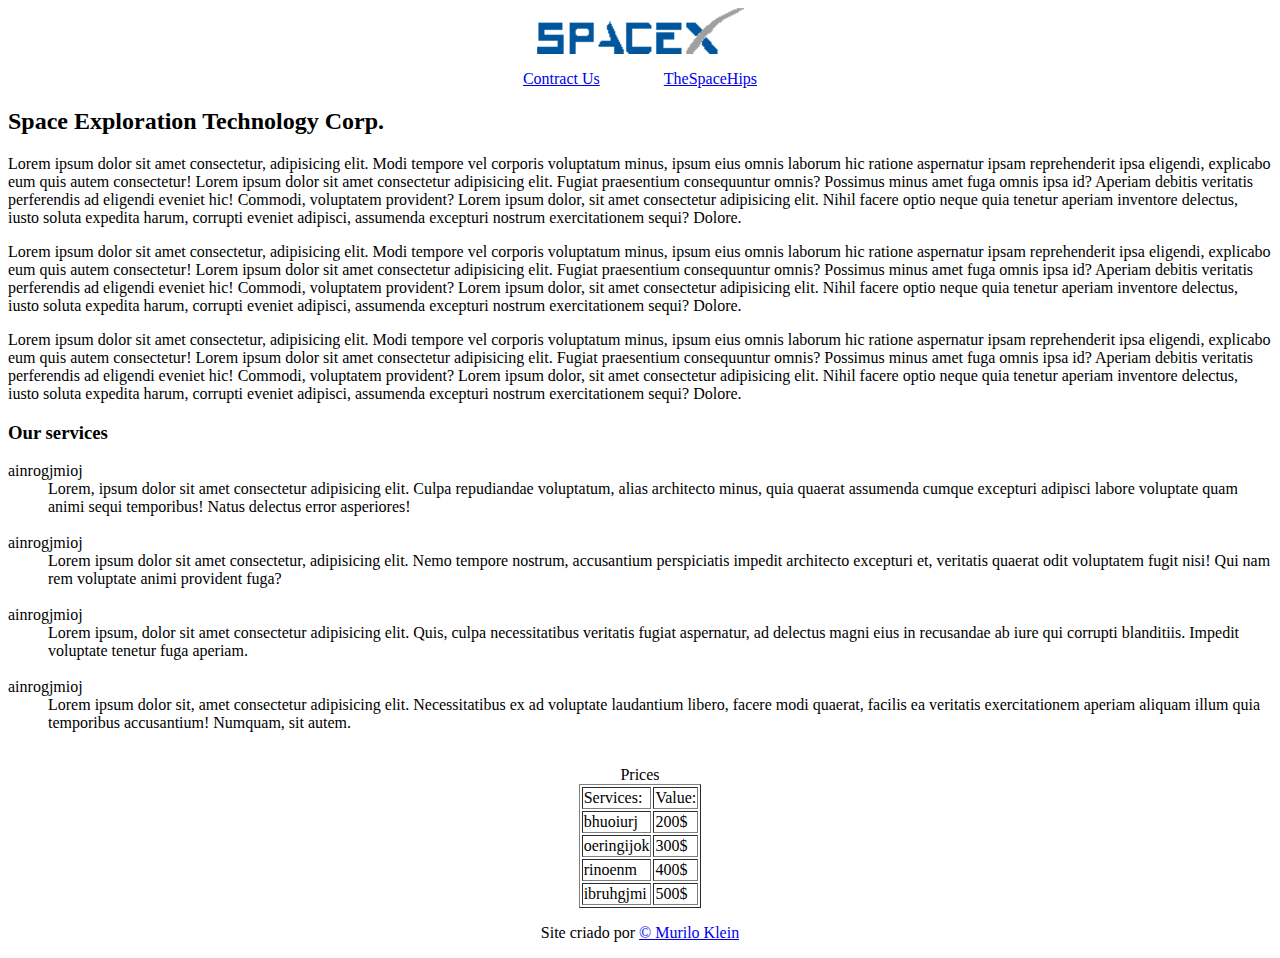
==== index.html @ 698b90cd "update" ====
<!DOCTYPE html>
<html lang="en">
  <head>
    <meta charset="UTF-8" />
    <meta http-equiv="X-UA-Compatible" content="IE=edge" />
    <meta name="viewport" content="width=device-width, initial-scale=1.0" />
    <link rel="stylesheet" href="estilos/style.css" / media="all">
    <link
      rel="shortcut icon"
      href="favicon_io/favicon.ico"
      type="image/x-icon"
    />
    <title>SpaceX</title>
  </head>
  <body>
    <header>
      <picture>
        <img src="images/logo.png" maxwidth="600px" alt="Logo SpaceX" /
        style="margin: auto; display: block;">
      </picture>
    </header>
    <nav>
      <p style="text-align: center">
        <a href="hide.html" target="_self" style="padding: 30px">Contract Us</a>
        <a href="rockets.html" target="_self" style="padding: 30px"
          >TheSpaceHips</a
        >
      </p>
    </nav>
    <section>
      <h2>Space Exploration Technology Corp.</h2>
      <p>
        Lorem ipsum dolor sit amet consectetur, adipisicing elit. Modi tempore
        vel corporis voluptatum minus, ipsum eius omnis laborum hic ratione
        aspernatur ipsam reprehenderit ipsa eligendi, explicabo eum quis autem
        consectetur! Lorem ipsum dolor sit amet consectetur adipisicing elit.
        Fugiat praesentium consequuntur omnis? Possimus minus amet fuga omnis
        ipsa id? Aperiam debitis veritatis perferendis ad eligendi eveniet hic!
        Commodi, voluptatem provident? Lorem ipsum dolor, sit amet consectetur
        adipisicing elit. Nihil facere optio neque quia tenetur aperiam
        inventore delectus, iusto soluta expedita harum, corrupti eveniet
        adipisci, assumenda excepturi nostrum exercitationem sequi? Dolore.
      </p>
      <p>
        Lorem ipsum dolor sit amet consectetur, adipisicing elit. Modi tempore
        vel corporis voluptatum minus, ipsum eius omnis laborum hic ratione
        aspernatur ipsam reprehenderit ipsa eligendi, explicabo eum quis autem
        consectetur! Lorem ipsum dolor sit amet consectetur adipisicing elit.
        Fugiat praesentium consequuntur omnis? Possimus minus amet fuga omnis
        ipsa id? Aperiam debitis veritatis perferendis ad eligendi eveniet hic!
        Commodi, voluptatem provident? Lorem ipsum dolor, sit amet consectetur
        adipisicing elit. Nihil facere optio neque quia tenetur aperiam
        inventore delectus, iusto soluta expedita harum, corrupti eveniet
        adipisci, assumenda excepturi nostrum exercitationem sequi? Dolore.
      </p>
      <p>
        Lorem ipsum dolor sit amet consectetur, adipisicing elit. Modi tempore
        vel corporis voluptatum minus, ipsum eius omnis laborum hic ratione
        aspernatur ipsam reprehenderit ipsa eligendi, explicabo eum quis autem
        consectetur! Lorem ipsum dolor sit amet consectetur adipisicing elit.
        Fugiat praesentium consequuntur omnis? Possimus minus amet fuga omnis
        ipsa id? Aperiam debitis veritatis perferendis ad eligendi eveniet hic!
        Commodi, voluptatem provident? Lorem ipsum dolor, sit amet consectetur
        adipisicing elit. Nihil facere optio neque quia tenetur aperiam
        inventore delectus, iusto soluta expedita harum, corrupti eveniet
        adipisci, assumenda excepturi nostrum exercitationem sequi? Dolore.
      </p>
      <h3>Our services</h3>
      <dl>
        <dt>ainrogjmioj</dt>
        <dd>
          Lorem, ipsum dolor sit amet consectetur adipisicing elit. Culpa
          repudiandae voluptatum, alias architecto minus, quia quaerat assumenda
          cumque excepturi adipisci labore voluptate quam animi sequi
          temporibus! Natus delectus error asperiores!
        </dd>
        <br />
        <dt>ainrogjmioj</dt>
        <dd>
          Lorem ipsum dolor sit amet consectetur, adipisicing elit. Nemo tempore
          nostrum, accusantium perspiciatis impedit architecto excepturi et,
          veritatis quaerat odit voluptatem fugit nisi! Qui nam rem voluptate
          animi provident fuga?
        </dd>
        <br />
        <dt>ainrogjmioj</dt>
        <dd>
          Lorem ipsum, dolor sit amet consectetur adipisicing elit. Quis, culpa
          necessitatibus veritatis fugiat aspernatur, ad delectus magni eius in
          recusandae ab iure qui corrupti blanditiis. Impedit voluptate tenetur
          fuga aperiam.
        </dd>
        <br />
        <dt>ainrogjmioj</dt>
        <dd>
          Lorem ipsum dolor sit, amet consectetur adipisicing elit.
          Necessitatibus ex ad voluptate laudantium libero, facere modi quaerat,
          facilis ea veritatis exercitationem aperiam aliquam illum quia
          temporibus accusantium! Numquam, sit autem.
        </dd>
        <br />
      </dl>
      <table border="1px 1px solid black" style="margin: auto">
        <caption>
          Prices
        </caption>
        <thead>
          <tr>
            <td>Services:</td>
            <td>Value:</td>
          </tr>
        </thead>
        <tbody>
          <tr>
            <td>bhuoiurj</td>
            <td>200$</td>
          </tr>
          <tr>
            <td>oeringijok</td>
            <td>300$</td>
          </tr>
          <tr>
            <td>rinoenm</td>
            <td>400$</td>
          </tr>
          <tr>
            <td>ibruhgjmi</td>
            <td>500$</td>
          </tr>
        </tbody>
      </table>
    </section>
    <footer>
      <p style="text-align: center">
        Site criado por
        <a href="https://github.com/MUR1L0K" target="_blank"
          >&copy Murilo Klein</a
        >
      </p>
    </footer>
  </body>
</html>
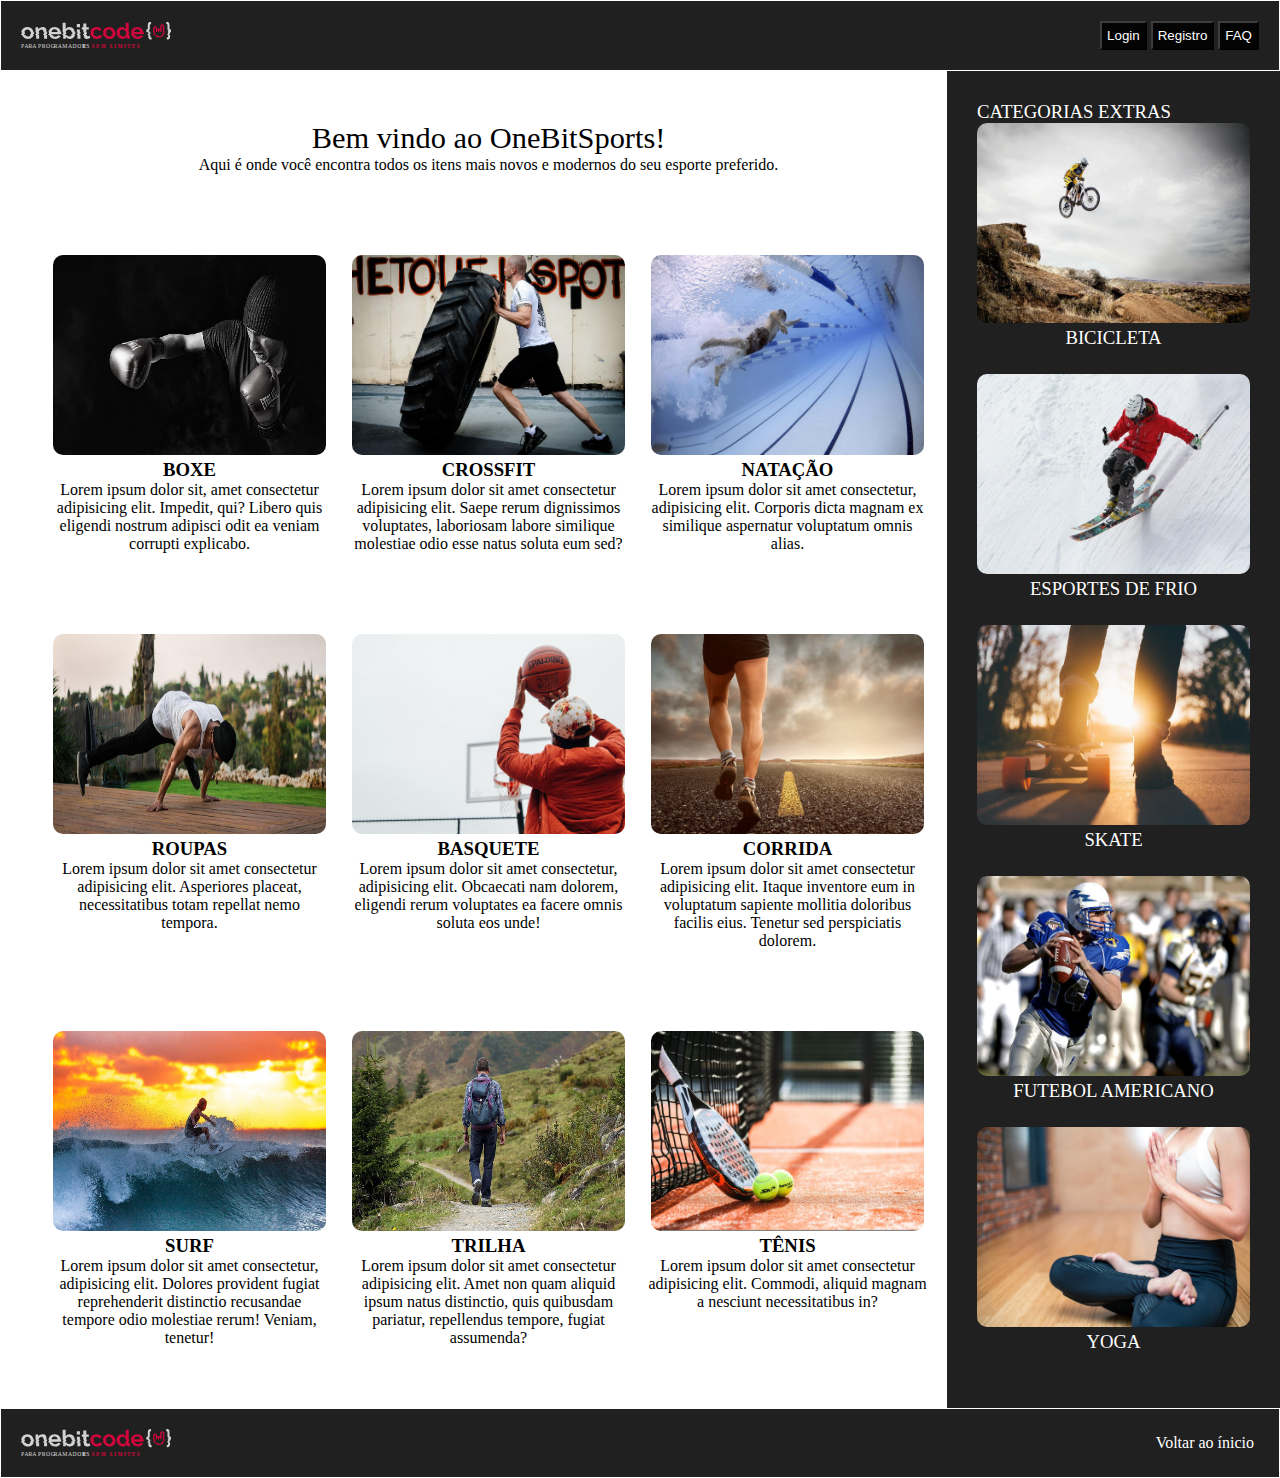
==== commit 3635e1f4: "Update" ====
--- a/index.html
+++ b/index.html
@@ -1,142 +1,134 @@
 <!DOCTYPE html>
-<html lang="en">
+<html lang="pt-br">
   <head>
     <meta charset="UTF-8" />
     <meta http-equiv="X-UA-Compatible" content="IE=edge" />
     <meta name="viewport" content="width=device-width, initial-scale=1.0" />
-    <link rel="stylesheet" href="estilos/style.css" / media="all">
-    <link
-      rel="shortcut icon"
-      href="favicon_io/favicon.ico"
-      type="image/x-icon"
-    />
-    <title>SpaceX</title>
+    <title>Projeto Flex e Grid</title>
+    <link rel="stylesheet" href="estilos/style.css" />
   </head>
   <body>
-    <header>
-      <picture>
-        <img src="images/logo.png" maxwidth="600px" alt="Logo SpaceX" /
-        style="margin: auto; display: block;">
-      </picture>
+    <header class="head">
+      <img src="images/logo-onebitcode.svg" alt="Logo OneBitCode" />
+      <div>
+        <button class="button">Login</button>
+        <button class="button">Registro</button>
+        <button class="button">FAQ</button>
+      </div>
     </header>
-    <nav>
-      <p style="text-align: center">
-        <a href="hide.html" target="_self" style="padding: 30px">Contract Us</a>
-        <a href="rockets.html" target="_self" style="padding: 30px"
-          >TheSpaceHips</a
-        >
-      </p>
-    </nav>
-    <section>
-      <h2>Space Exploration Technology Corp.</h2>
-      <p>
-        Lorem ipsum dolor sit amet consectetur, adipisicing elit. Modi tempore
-        vel corporis voluptatum minus, ipsum eius omnis laborum hic ratione
-        aspernatur ipsam reprehenderit ipsa eligendi, explicabo eum quis autem
-        consectetur! Lorem ipsum dolor sit amet consectetur adipisicing elit.
-        Fugiat praesentium consequuntur omnis? Possimus minus amet fuga omnis
-        ipsa id? Aperiam debitis veritatis perferendis ad eligendi eveniet hic!
-        Commodi, voluptatem provident? Lorem ipsum dolor, sit amet consectetur
-        adipisicing elit. Nihil facere optio neque quia tenetur aperiam
-        inventore delectus, iusto soluta expedita harum, corrupti eveniet
-        adipisci, assumenda excepturi nostrum exercitationem sequi? Dolore.
-      </p>
-      <p>
-        Lorem ipsum dolor sit amet consectetur, adipisicing elit. Modi tempore
-        vel corporis voluptatum minus, ipsum eius omnis laborum hic ratione
-        aspernatur ipsam reprehenderit ipsa eligendi, explicabo eum quis autem
-        consectetur! Lorem ipsum dolor sit amet consectetur adipisicing elit.
-        Fugiat praesentium consequuntur omnis? Possimus minus amet fuga omnis
-        ipsa id? Aperiam debitis veritatis perferendis ad eligendi eveniet hic!
-        Commodi, voluptatem provident? Lorem ipsum dolor, sit amet consectetur
-        adipisicing elit. Nihil facere optio neque quia tenetur aperiam
-        inventore delectus, iusto soluta expedita harum, corrupti eveniet
-        adipisci, assumenda excepturi nostrum exercitationem sequi? Dolore.
-      </p>
-      <p>
-        Lorem ipsum dolor sit amet consectetur, adipisicing elit. Modi tempore
-        vel corporis voluptatum minus, ipsum eius omnis laborum hic ratione
-        aspernatur ipsam reprehenderit ipsa eligendi, explicabo eum quis autem
-        consectetur! Lorem ipsum dolor sit amet consectetur adipisicing elit.
-        Fugiat praesentium consequuntur omnis? Possimus minus amet fuga omnis
-        ipsa id? Aperiam debitis veritatis perferendis ad eligendi eveniet hic!
-        Commodi, voluptatem provident? Lorem ipsum dolor, sit amet consectetur
-        adipisicing elit. Nihil facere optio neque quia tenetur aperiam
-        inventore delectus, iusto soluta expedita harum, corrupti eveniet
-        adipisci, assumenda excepturi nostrum exercitationem sequi? Dolore.
-      </p>
-      <h3>Our services</h3>
-      <dl>
-        <dt>ainrogjmioj</dt>
-        <dd>
-          Lorem, ipsum dolor sit amet consectetur adipisicing elit. Culpa
-          repudiandae voluptatum, alias architecto minus, quia quaerat assumenda
-          cumque excepturi adipisci labore voluptate quam animi sequi
-          temporibus! Natus delectus error asperiores!
-        </dd>
-        <br />
-        <dt>ainrogjmioj</dt>
-        <dd>
-          Lorem ipsum dolor sit amet consectetur, adipisicing elit. Nemo tempore
-          nostrum, accusantium perspiciatis impedit architecto excepturi et,
-          veritatis quaerat odit voluptatem fugit nisi! Qui nam rem voluptate
-          animi provident fuga?
-        </dd>
-        <br />
-        <dt>ainrogjmioj</dt>
-        <dd>
-          Lorem ipsum, dolor sit amet consectetur adipisicing elit. Quis, culpa
-          necessitatibus veritatis fugiat aspernatur, ad delectus magni eius in
-          recusandae ab iure qui corrupti blanditiis. Impedit voluptate tenetur
-          fuga aperiam.
-        </dd>
-        <br />
-        <dt>ainrogjmioj</dt>
-        <dd>
-          Lorem ipsum dolor sit, amet consectetur adipisicing elit.
-          Necessitatibus ex ad voluptate laudantium libero, facere modi quaerat,
-          facilis ea veritatis exercitationem aperiam aliquam illum quia
-          temporibus accusantium! Numquam, sit autem.
-        </dd>
-        <br />
-      </dl>
-      <table border="1px 1px solid black" style="margin: auto">
-        <caption>
-          Prices
-        </caption>
-        <thead>
-          <tr>
-            <td>Services:</td>
-            <td>Value:</td>
-          </tr>
-        </thead>
-        <tbody>
-          <tr>
-            <td>bhuoiurj</td>
-            <td>200$</td>
-          </tr>
-          <tr>
-            <td>oeringijok</td>
-            <td>300$</td>
-          </tr>
-          <tr>
-            <td>rinoenm</td>
-            <td>400$</td>
-          </tr>
-          <tr>
-            <td>ibruhgjmi</td>
-            <td>500$</td>
-          </tr>
-        </tbody>
-      </table>
+    <section class="container">
+      <div class="items item1">
+        <h1>Bem vindo ao OneBitSports!</h1>
+        <p>
+          Aqui é onde você encontra todos os itens mais novos e modernos do seu
+          esporte preferido.
+        </p>
+      </div>
+      <div class="item item2">
+        <img src="images/boxe.jpg" alt="Boxe" />
+        <h3>BOXE</h3>
+        <p>
+          Lorem ipsum dolor sit, amet consectetur adipisicing elit. Impedit,
+          qui? Libero quis eligendi nostrum adipisci odit ea veniam corrupti
+          explicabo.
+        </p>
+      </div>
+      <div class="item item3">
+        <img src="images/crossfit.jpg" alt="Crossfit" />
+        <h3>CROSSFIT</h3>
+        <p>
+          Lorem ipsum dolor sit amet consectetur adipisicing elit. Saepe rerum
+          dignissimos voluptates, laboriosam labore similique molestiae odio
+          esse natus soluta eum sed?
+        </p>
+      </div>
+      <div class="item item4">
+        <img src="images/natacao.jpg" alt="Natação" />
+        <h3>NATAÇÃO</h3>
+        <p>
+          Lorem ipsum dolor sit amet consectetur, adipisicing elit. Corporis
+          dicta magnam ex similique aspernatur voluptatum omnis alias.
+        </p>
+      </div>
+      <div class="items item5">
+        <h3>CATEGORIAS EXTRAS</h3>
+        <div class="item5Part">
+          <img src="images/bicicletas.jpg" alt="Bicicleta" />
+          <h3>BICICLETA</h3>
+        </div>
+        <div class="item5Part">
+          <img src="images/esportesNaNeve.jpg" alt="Esportes na neve" />
+          <h3>ESPORTES DE FRIO</h3>
+        </div>
+        <div class="item5Part">
+          <img src="images/skate.jpg" alt="" />
+          <h3>SKATE</h3>
+        </div>
+        <div class="item5Part">
+          <img src="images/futebolAmericano.jpg" alt="Futebol Americano" />
+          <h3>FUTEBOL AMERICANO</h3>
+        </div>
+        <div class="item5Part">
+          <img src="images/yoga.jpg" alt="Yoga" />
+          <h3>YOGA</h3>
+        </div>
+      </div>
+      <div class="item item6">
+        <img src="images/roupas.jpg" alt="Roupas" />
+        <h3>ROUPAS</h3>
+        <p>
+          Lorem ipsum dolor sit amet consectetur adipisicing elit. Asperiores
+          placeat, necessitatibus totam repellat nemo tempora.
+        </p>
+      </div>
+      <div class="item item7">
+        <img src="images/basquete.jpg" alt="Basquete" />
+        <h3>BASQUETE</h3>
+        <p>
+          Lorem ipsum dolor sit amet consectetur, adipisicing elit. Obcaecati
+          nam dolorem, eligendi rerum voluptates ea facere omnis soluta eos
+          unde!
+        </p>
+      </div>
+      <div class="item item8">
+        <img src="images/corrida.jpg" alt="Corrida" />
+        <h3>CORRIDA</h3>
+        <p>
+          Lorem ipsum dolor sit amet consectetur adipisicing elit. Itaque
+          inventore eum in voluptatum sapiente mollitia doloribus facilis eius.
+          Tenetur sed perspiciatis dolorem.
+        </p>
+      </div>
+      <div class="item item9">
+        <img src="images/surf.jpg" alt="Surf" />
+        <h3>SURF</h3>
+        <p>
+          Lorem ipsum dolor sit amet consectetur, adipisicing elit. Dolores
+          provident fugiat reprehenderit distinctio recusandae tempore odio
+          molestiae rerum! Veniam, tenetur!
+        </p>
+      </div>
+      <div class="item item10">
+        <img src="images/trilha.jpg" alt="Trilha" />
+        <h3>TRILHA</h3>
+        <p>
+          Lorem ipsum dolor sit amet consectetur adipisicing elit. Amet non quam
+          aliquid ipsum natus distinctio, quis quibusdam pariatur, repellendus
+          tempore, fugiat assumenda?
+        </p>
+      </div>
+      <div class="item item11">
+        <img src="images/tenis.jpg" alt="Tênis" />
+        <h3>TÊNIS</h3>
+        <p>
+          Lorem ipsum dolor sit amet consectetur adipisicing elit. Commodi,
+          aliquid magnam a nesciunt necessitatibus in?
+        </p>
+      </div>
     </section>
-    <footer>
-      <p style="text-align: center">
-        Site criado por
-        <a href="https://github.com/MUR1L0K" target="_blank"
-          >&copy Murilo Klein</a
-        >
-      </p>
+    <footer class="footer">
+      <img src="images/logo-onebitcode.svg" alt="Logo" />
+      <a href="">Voltar ao ínicio</a>
     </footer>
   </body>
 </html>
--- a/estilos/style.css
+++ b/estilos/style.css
@@ -0,0 +1,228 @@
+* {
+  margin: 0px;
+  padding: 0px;
+  box-sizing: border-box;
+}
+.head {
+  display: flex;
+  flex-direction: row;
+  background-color: rgba(0, 0, 0, 0.874);
+  justify-content: space-between;
+  align-items: center;
+  padding: 20px;
+  border: 1px solid white;
+  flex-wrap: wrap;
+}
+.button {
+  padding: 5px;
+  background-color: rgba(0, 0, 0, 0.874);
+  color: white;
+  border: 2px rgba(49, 49, 49, 0.445) outset;
+  transition: 0.5s;
+  cursor: pointer;
+}
+button:hover {
+  border-bottom: 2px black outset;
+}
+header img {
+  min-width: 100px;
+  max-width: 150px;
+}
+.container {
+  background-color: white;
+  flex: 1 0 auto;
+  display: grid;
+  grid-template-columns: repeat(4, 1fr);
+  grid-template-areas:
+    "item1 item1 item1 item5"
+    "item2 item3 item4 item5"
+    "item6 item7 item8 item5"
+    "item9 item10 item11 item5";
+  gap: 20px;
+  padding: 20px;
+  padding-left: 50px;
+  padding-top: 0px;
+  padding-bottom: 0px;
+  padding-right: 0px;
+}
+section img {
+  width: 273px;
+  height: 200px;
+  border-radius: 10px;
+}
+.item {
+  text-align: center;
+}
+.item:hover {
+  border: 1px solid black;
+  border-radius: 10px;
+  cursor: pointer;
+}
+.item1 {
+  grid-area: item1;
+  text-align: center;
+  padding-top: 50px;
+  padding-bottom: 0px;
+}
+.item1 h1 {
+  font-size: 1.9em;
+  font-weight: lighter;
+}
+.item2 {
+  grid-area: item2;
+}
+.item3 {
+  grid-area: item3;
+}
+.item4 {
+  grid-area: item4;
+}
+.item5 {
+  grid-area: item5;
+  background-color: rgba(0, 0, 0, 0.874);
+  color: white;
+  padding: 30px;
+}
+.item5Part {
+  margin-bottom: 20px;
+  padding-bottom: 5px;
+  cursor: pointer;
+  border-radius: 5px;
+  text-align: center;
+}
+.item5Part h3 {
+  font-weight: lighter;
+}
+.item5 h3 {
+  font-weight: lighter;
+}
+.item5Part:hover {
+  border: 1px solid white;
+}
+.item6 {
+  grid-area: item6;
+}
+.item7 {
+  grid-area: item7;
+}
+.item8 {
+  grid-area: item8;
+}
+.item9 {
+  grid-area: item9;
+}
+.item10 {
+  grid-area: item10;
+}
+.item11 {
+  grid-area: item11;
+}
+.footer {
+  display: flex;
+  background-color: rgba(0, 0, 0, 0.874);
+  justify-content: space-between;
+  align-items: center;
+  padding: 20px;
+  border: 1px solid white;
+  flex-wrap: wrap;
+}
+footer img {
+  min-width: 100px;
+  max-width: 150px;
+}
+footer a {
+  text-decoration: none;
+  color: white;
+  transition: 0.5s;
+  padding: 5px;
+  border-radius: 10px;
+}
+footer a:hover {
+  border: 1px solid white;
+}
+@media (max-width: 1270px) {
+  section img {
+    width: 170px;
+    height: auto;
+  }
+}
+@media (max-width: 860px) {
+  .container {
+    display: grid;
+    grid-template-columns: repeat(3, 1fr);
+    grid-template-areas:
+      "item1 item1 item5"
+      "item2 item3 item5"
+      "item4 item6 item5"
+      "item7 item8 item5"
+      "item9 item10 item5"
+      "item11 item11 item5";
+  }
+  .item5Part {
+    margin: 100px 0px;
+  }
+}
+@media (max-width: 665px) {
+  section img {
+    width: 160px;
+    height: auto;
+  }
+}
+@media (max-width: 635px) {
+  .container {
+    display: grid;
+    grid-template-columns: repeat(2, 1fr);
+    grid-template-areas:
+      "item1 item5"
+      "item2 item5"
+      "item3 item5"
+      "item4 item5"
+      "item6 item5"
+      "item7 item5"
+      "item8 item5"
+      "item9 item5"
+      "item10 item5"
+      "item11 item5";
+  }
+  .item5Part {
+    margin: 300px 0px;
+  }
+}
+@media (max-width: 470px) {
+  .container {
+    display: grid;
+    grid-template-columns: repeat(1, 1fr);
+    grid-template-areas:
+      "item1"
+      "item2"
+      "item3"
+      "item4"
+      "item6"
+      "item7"
+      "item8"
+      "item9"
+      "item10"
+      "item11"
+      "item5";
+    padding-left: 0px;
+  }
+  .item5Part {
+    margin: 20px;
+  }
+}
+@media (max-width: 345px) {
+  .head {
+    flex-direction: column;
+  }
+  header button {
+    margin-top: 10px;
+  }
+}
+@media (max-width: 310px) {
+  .footer {
+    flex-direction: column;
+  }
+  footer a {
+    margin-top: 10px;
+  }
+}
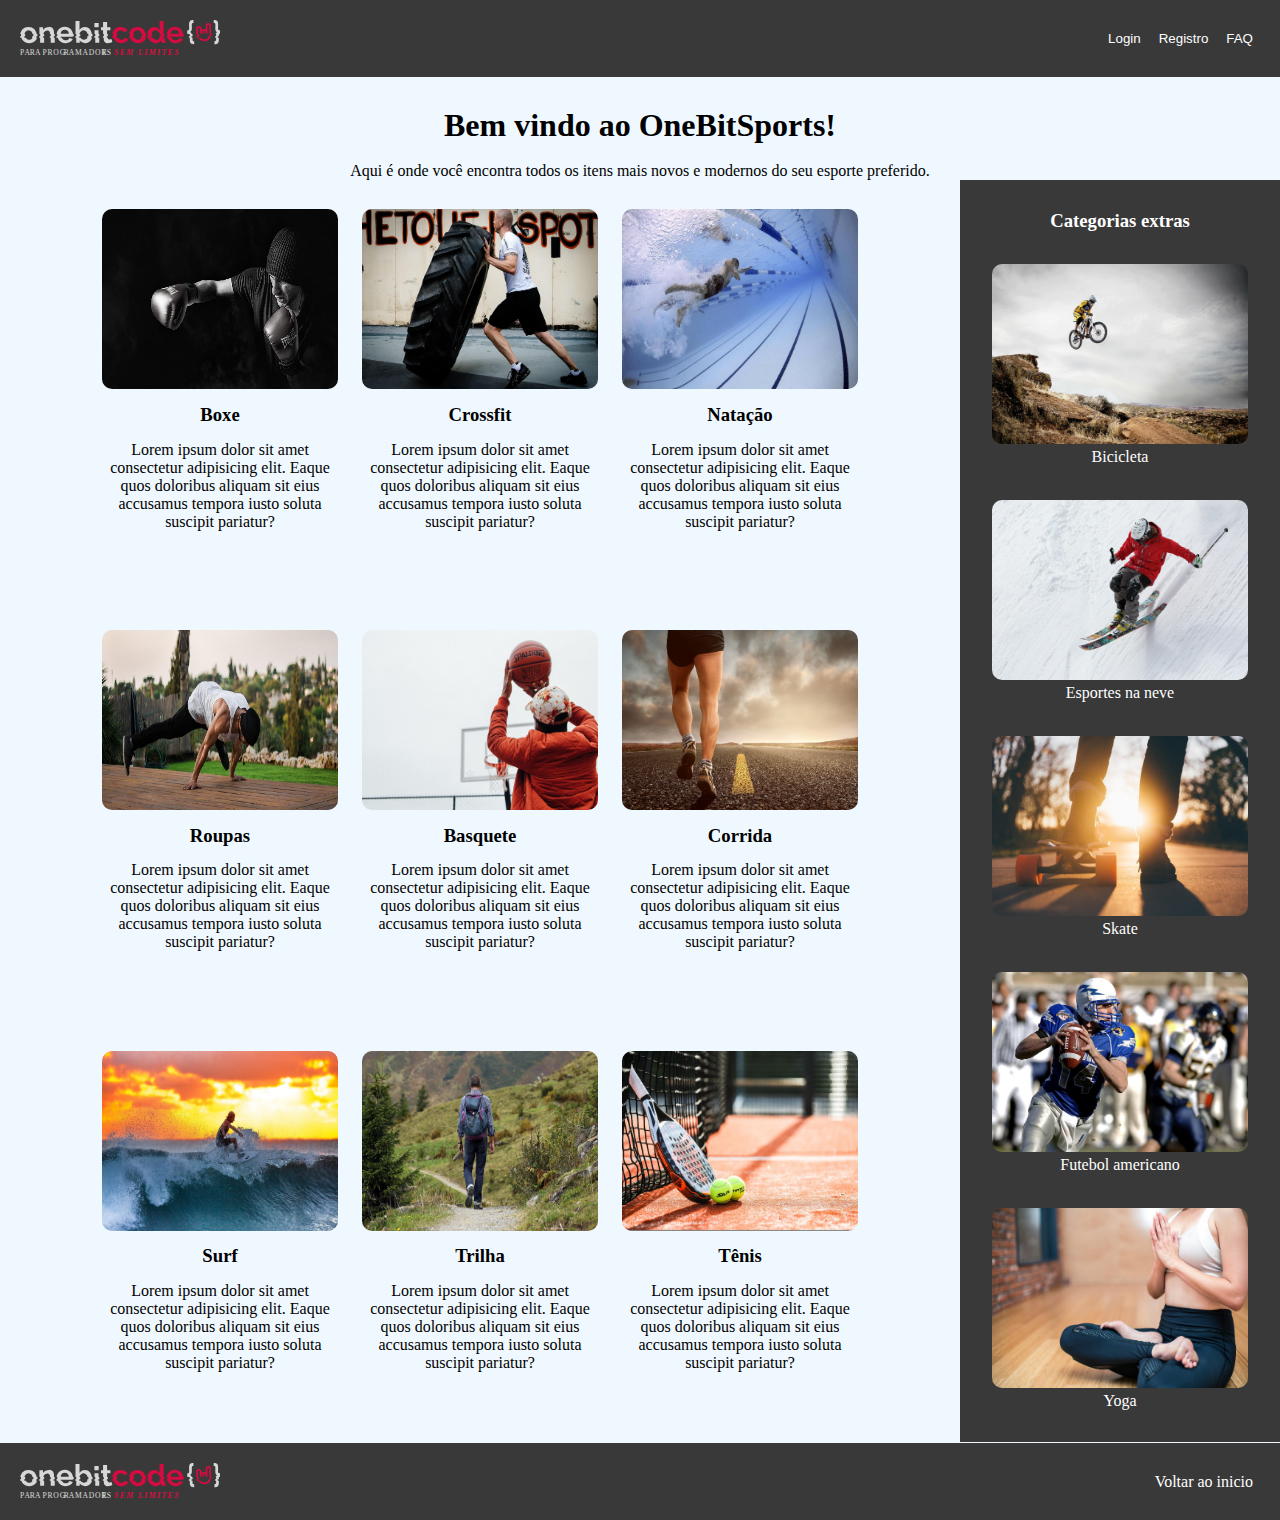
==== commit f97edfc5: "update" ====
--- a/index.html
+++ b/index.html
@@ -4,131 +4,161 @@
     <meta charset="UTF-8" />
     <meta http-equiv="X-UA-Compatible" content="IE=edge" />
     <meta name="viewport" content="width=device-width, initial-scale=1.0" />
-    <title>Projeto Flex e Grid</title>
     <link rel="stylesheet" href="estilos/style.css" />
+    <title>Loja Esportiva</title>
   </head>
   <body>
-    <header class="head">
-      <img src="images/logo-onebitcode.svg" alt="Logo OneBitCode" />
-      <div>
-        <button class="button">Login</button>
-        <button class="button">Registro</button>
-        <button class="button">FAQ</button>
-      </div>
-    </header>
-    <section class="container">
-      <div class="items item1">
-        <h1>Bem vindo ao OneBitSports!</h1>
-        <p>
-          Aqui é onde você encontra todos os itens mais novos e modernos do seu
-          esporte preferido.
-        </p>
-      </div>
-      <div class="item item2">
-        <img src="images/boxe.jpg" alt="Boxe" />
-        <h3>BOXE</h3>
-        <p>
-          Lorem ipsum dolor sit, amet consectetur adipisicing elit. Impedit,
-          qui? Libero quis eligendi nostrum adipisci odit ea veniam corrupti
-          explicabo.
-        </p>
-      </div>
-      <div class="item item3">
-        <img src="images/crossfit.jpg" alt="Crossfit" />
-        <h3>CROSSFIT</h3>
-        <p>
-          Lorem ipsum dolor sit amet consectetur adipisicing elit. Saepe rerum
-          dignissimos voluptates, laboriosam labore similique molestiae odio
-          esse natus soluta eum sed?
-        </p>
-      </div>
-      <div class="item item4">
-        <img src="images/natacao.jpg" alt="Natação" />
-        <h3>NATAÇÃO</h3>
-        <p>
-          Lorem ipsum dolor sit amet consectetur, adipisicing elit. Corporis
-          dicta magnam ex similique aspernatur voluptatum omnis alias.
-        </p>
-      </div>
-      <div class="items item5">
-        <h3>CATEGORIAS EXTRAS</h3>
-        <div class="item5Part">
-          <img src="images/bicicletas.jpg" alt="Bicicleta" />
-          <h3>BICICLETA</h3>
+    <div class="container">
+      <header>
+        <div class="header">
+          <img
+            class="headerImg"
+            src="images/logo-onebitcode.svg"
+            alt="Logo do site"
+          />
+          <div>
+            <button class="headerButton">Login</button>
+            <button class="headerButton">Registro</button>
+            <button class="headerButton">FAQ</button>
+          </div>
         </div>
-        <div class="item5Part">
-          <img src="images/esportesNaNeve.jpg" alt="Esportes na neve" />
-          <h3>ESPORTES DE FRIO</h3>
+      </header>
+      <section>
+        <div class="conteudo">
+          <h1 id="backToTop">Bem vindo ao OneBitSports!</h1>
+          <br />
+          <p>
+            Aqui é onde você encontra todos os itens mais novos e modernos do
+            seu esporte preferido.
+          </p>
+          <div class="main">
+            <section class="mainContent">
+              <div class="mainContentItens" class="mainContentItens1">
+                <img src="images/boxe.jpg" alt="Boxe" / class="contentImg">
+                <h3>Boxe</h3>
+                <p>
+                  Lorem ipsum dolor sit amet consectetur adipisicing elit. Eaque
+                  quos doloribus aliquam sit eius accusamus tempora iusto soluta
+                  suscipit pariatur?
+                </p>
+              </div>
+              <div class="mainContentItens" class="mainContentItens2">
+                <img src="images/crossfit.jpg" alt="Crossfit" /
+                class="contentImg">
+                <h3>Crossfit</h3>
+                <p>
+                  Lorem ipsum dolor sit amet consectetur adipisicing elit. Eaque
+                  quos doloribus aliquam sit eius accusamus tempora iusto soluta
+                  suscipit pariatur?
+                </p>
+              </div>
+              <div class="mainContentItens" class="mainContentItens3">
+                <img src="images/natacao.jpg" alt="Natação" /
+                class="contentImg">
+                <h3>Natação</h3>
+                <p>
+                  Lorem ipsum dolor sit amet consectetur adipisicing elit. Eaque
+                  quos doloribus aliquam sit eius accusamus tempora iusto soluta
+                  suscipit pariatur?
+                </p>
+              </div>
+              <div class="mainContentItens" class="mainContentItens4">
+                <img src="images/roupas.jpg" alt="Roupas" / class="contentImg">
+                <h3>Roupas</h3>
+                <p>
+                  Lorem ipsum dolor sit amet consectetur adipisicing elit. Eaque
+                  quos doloribus aliquam sit eius accusamus tempora iusto soluta
+                  suscipit pariatur?
+                </p>
+              </div>
+              <div class="mainContentItens" class="mainContentItens5">
+                <img src="images/basquete.jpg" alt="Basquete" /
+                class="contentImg">
+                <h3>Basquete</h3>
+                <p>
+                  Lorem ipsum dolor sit amet consectetur adipisicing elit. Eaque
+                  quos doloribus aliquam sit eius accusamus tempora iusto soluta
+                  suscipit pariatur?
+                </p>
+              </div>
+              <div class="mainContentItens" class="mainContentItens6">
+                <img src="images/corrida.jpg" alt="Corrida" /
+                class="contentImg">
+                <h3>Corrida</h3>
+                <p>
+                  Lorem ipsum dolor sit amet consectetur adipisicing elit. Eaque
+                  quos doloribus aliquam sit eius accusamus tempora iusto soluta
+                  suscipit pariatur?
+                </p>
+              </div>
+              <div class="mainContentItens" class="mainContentItens7">
+                <img src="/images/surf.jpg" alt="Surf" / class="contentImg">
+                <h3>Surf</h3>
+                <p>
+                  Lorem ipsum dolor sit amet consectetur adipisicing elit. Eaque
+                  quos doloribus aliquam sit eius accusamus tempora iusto soluta
+                  suscipit pariatur?
+                </p>
+              </div>
+              <div class="mainContentItens" class="mainContentItens8">
+                <img src="images/trilha.jpg" alt="Trilha" / class="contentImg">
+                <h3>Trilha</h3>
+                <p>
+                  Lorem ipsum dolor sit amet consectetur adipisicing elit. Eaque
+                  quos doloribus aliquam sit eius accusamus tempora iusto soluta
+                  suscipit pariatur?
+                </p>
+              </div>
+              <div class="mainContentItens" class="mainContentItens9">
+                <img src="images/tenis.jpg" alt="Tênis" / class="contentImg">
+                <h3>Tênis</h3>
+                <p>
+                  Lorem ipsum dolor sit amet consectetur adipisicing elit. Eaque
+                  quos doloribus aliquam sit eius accusamus tempora iusto soluta
+                  suscipit pariatur?
+                </p>
+              </div>
+            </section>
+            <aside class="asideBar">
+              <h3>Categorias extras</h3>
+              <div>
+                <div class="asideContent">
+                  <img src="images/bicicletas.jpg" alt="Bicicleta" /
+                  class="contentImg">
+                  <p>Bicicleta</p>
+                </div>
+                <div class="asideContent">
+                  <img src="images/esportesNaNeve.jpg" alt="Esportes na neve" /
+                  class="contentImg">
+                  <p>Esportes na neve</p>
+                </div>
+                <div class="asideContent">
+                  <img src="images/skate.jpg" alt="Skate" / class="contentImg">
+                  <p>Skate</p>
+                </div>
+                <div class="asideContent">
+                  <img src="images/futebolAmericano.jpg" alt="Futebol
+                  americano"/ class="contentImg">
+                  <p>Futebol americano</p>
+                </div>
+                <div class="asideContent">
+                  <img src="images/yoga.jpg" alt="Yoga" / class="contentImg">
+                  <p>Yoga</p>
+                </div>
+              </div>
+            </aside>
+          </div>
         </div>
-        <div class="item5Part">
-          <img src="images/skate.jpg" alt="" />
-          <h3>SKATE</h3>
+      </section>
+      <footer>
+        <div class="footer">
+          <img src="images/logo-onebitcode.svg" alt="Logo do site" /
+          class="footerImg">
+          <div>
+            <a href="#backToTop" class="footerButton">Voltar ao inicio</a>
+          </div>
         </div>
-        <div class="item5Part">
-          <img src="images/futebolAmericano.jpg" alt="Futebol Americano" />
-          <h3>FUTEBOL AMERICANO</h3>
-        </div>
-        <div class="item5Part">
-          <img src="images/yoga.jpg" alt="Yoga" />
-          <h3>YOGA</h3>
-        </div>
-      </div>
-      <div class="item item6">
-        <img src="images/roupas.jpg" alt="Roupas" />
-        <h3>ROUPAS</h3>
-        <p>
-          Lorem ipsum dolor sit amet consectetur adipisicing elit. Asperiores
-          placeat, necessitatibus totam repellat nemo tempora.
-        </p>
-      </div>
-      <div class="item item7">
-        <img src="images/basquete.jpg" alt="Basquete" />
-        <h3>BASQUETE</h3>
-        <p>
-          Lorem ipsum dolor sit amet consectetur, adipisicing elit. Obcaecati
-          nam dolorem, eligendi rerum voluptates ea facere omnis soluta eos
-          unde!
-        </p>
-      </div>
-      <div class="item item8">
-        <img src="images/corrida.jpg" alt="Corrida" />
-        <h3>CORRIDA</h3>
-        <p>
-          Lorem ipsum dolor sit amet consectetur adipisicing elit. Itaque
-          inventore eum in voluptatum sapiente mollitia doloribus facilis eius.
-          Tenetur sed perspiciatis dolorem.
-        </p>
-      </div>
-      <div class="item item9">
-        <img src="images/surf.jpg" alt="Surf" />
-        <h3>SURF</h3>
-        <p>
-          Lorem ipsum dolor sit amet consectetur, adipisicing elit. Dolores
-          provident fugiat reprehenderit distinctio recusandae tempore odio
-          molestiae rerum! Veniam, tenetur!
-        </p>
-      </div>
-      <div class="item item10">
-        <img src="images/trilha.jpg" alt="Trilha" />
-        <h3>TRILHA</h3>
-        <p>
-          Lorem ipsum dolor sit amet consectetur adipisicing elit. Amet non quam
-          aliquid ipsum natus distinctio, quis quibusdam pariatur, repellendus
-          tempore, fugiat assumenda?
-        </p>
-      </div>
-      <div class="item item11">
-        <img src="images/tenis.jpg" alt="Tênis" />
-        <h3>TÊNIS</h3>
-        <p>
-          Lorem ipsum dolor sit amet consectetur adipisicing elit. Commodi,
-          aliquid magnam a nesciunt necessitatibus in?
-        </p>
-      </div>
-    </section>
-    <footer class="footer">
-      <img src="images/logo-onebitcode.svg" alt="Logo" />
-      <a href="">Voltar ao ínicio</a>
-    </footer>
+      </footer>
+    </div>
   </body>
 </html>
--- a/estilos/style.css
+++ b/estilos/style.css
@@ -3,226 +3,142 @@
   padding: 0px;
   box-sizing: border-box;
 }
-.head {
+.container {
+  background-color: aliceblue;
+  width: 100%;
+  display: flex;
+  flex-direction: column;
+  min-height: 100vh;
+}
+.header {
+  width: 100%;
+  min-height: 40px;
   display: flex;
   flex-direction: row;
-  background-color: rgba(0, 0, 0, 0.874);
   justify-content: space-between;
   align-items: center;
+  background-color: #393939;
   padding: 20px;
-  border: 1px solid white;
   flex-wrap: wrap;
+  gap: 8px 15px;
 }
-.button {
+.headerButton {
+  background-color: transparent;
+  color: white;
   padding: 5px;
-  background-color: rgba(0, 0, 0, 0.874);
-  color: white;
-  border: 2px rgba(49, 49, 49, 0.445) outset;
+  border: 2px solid transparent;
+  cursor: pointer;
   transition: 0.5s;
-  cursor: pointer;
 }
-button:hover {
-  border-bottom: 2px black outset;
+.headerButton:hover {
+  border-bottom: 2px solid black;
 }
-header img {
-  min-width: 100px;
-  max-width: 150px;
+.headerImg {
+  width: 200px;
 }
-.container {
-  background-color: white;
+.conteudo {
+  text-align: center;
+}
+.conteudo h1 {
+  padding-top: 30px;
+}
+.main {
+  display: grid;
+  grid-template-columns: 3fr 1fr;
+  grid-template-areas: "mainContent Sidebar";
   flex: 1 0 auto;
-  display: grid;
-  grid-template-columns: repeat(4, 1fr);
-  grid-template-areas:
-    "item1 item1 item1 item5"
-    "item2 item3 item4 item5"
-    "item6 item7 item8 item5"
-    "item9 item10 item11 item5";
+}
+.mainContent {
+  grid-area: mainContent;
+  display: flex;
+  flex-wrap: wrap;
+  justify-content: center;
   gap: 20px;
-  padding: 20px;
-  padding-left: 50px;
-  padding-top: 0px;
-  padding-bottom: 0px;
-  padding-right: 0px;
+  flex: 1 0 auto;
+  padding-top: 20px;
 }
-section img {
-  width: 273px;
-  height: 200px;
+.contentImg {
+  width: 100%;
+  height: 180px;
   border-radius: 10px;
 }
-.item {
-  text-align: center;
-}
-.item:hover {
-  border: 1px solid black;
+.mainContentItens {
+  display: flex;
+  flex-wrap: wrap;
+  width: 240px;
+  height: 340px;
+  justify-content: center;
+  align-items: center;
+  border: 2px solid transparent;
   border-radius: 10px;
   cursor: pointer;
 }
-.item1 {
-  grid-area: item1;
-  text-align: center;
-  padding-top: 50px;
-  padding-bottom: 0px;
+.mainContentItens:hover {
+  border: 2px solid black;
 }
-.item1 h1 {
-  font-size: 1.9em;
-  font-weight: lighter;
-}
-.item2 {
-  grid-area: item2;
-}
-.item3 {
-  grid-area: item3;
-}
-.item4 {
-  grid-area: item4;
-}
-.item5 {
-  grid-area: item5;
-  background-color: rgba(0, 0, 0, 0.874);
+.asideBar {
+  grid-area: Sidebar;
+  display: flex;
+  flex-direction: column;
+  align-items: center;
+  background-color: #393939;
   color: white;
   padding: 30px;
+  min-width: 300px;
 }
-.item5Part {
-  margin-bottom: 20px;
-  padding-bottom: 5px;
+.asideContent {
+  margin-top: 30px;
   cursor: pointer;
-  border-radius: 5px;
-  text-align: center;
+  border-radius: 10px;
+  border: 2px solid transparent;
 }
-.item5Part h3 {
-  font-weight: lighter;
-}
-.item5 h3 {
-  font-weight: lighter;
-}
-.item5Part:hover {
-  border: 1px solid white;
-}
-.item6 {
-  grid-area: item6;
-}
-.item7 {
-  grid-area: item7;
-}
-.item8 {
-  grid-area: item8;
-}
-.item9 {
-  grid-area: item9;
-}
-.item10 {
-  grid-area: item10;
-}
-.item11 {
-  grid-area: item11;
+.asideContent:hover {
+  border: 2px solid white;
 }
 .footer {
+  width: 100%;
   display: flex;
-  background-color: rgba(0, 0, 0, 0.874);
+  flex-direction: row;
   justify-content: space-between;
   align-items: center;
+  background-color: #393939;
   padding: 20px;
-  border: 1px solid white;
   flex-wrap: wrap;
+  gap: 10px;
+  border-top: 1px solid aliceblue;
 }
-footer img {
-  min-width: 100px;
-  max-width: 150px;
+.footerImg {
+  width: 200px;
 }
-footer a {
+.footerButton {
+  background-color: transparent;
+  border: 2px solid transparent;
+  border-radius: 10px;
   text-decoration: none;
   color: white;
   transition: 0.5s;
   padding: 5px;
-  border-radius: 10px;
 }
-footer a:hover {
-  border: 1px solid white;
+.footerButton:hover {
+  border: 2px solid white;
 }
-@media (max-width: 1270px) {
-  section img {
-    width: 170px;
-    height: auto;
+@media (max-width: 660px) {
+  .main {
+    display: flex;
+    flex-wrap: wrap;
+    flex-direction: column;
   }
 }
-@media (max-width: 860px) {
-  .container {
-    display: grid;
-    grid-template-columns: repeat(3, 1fr);
-    grid-template-areas:
-      "item1 item1 item5"
-      "item2 item3 item5"
-      "item4 item6 item5"
-      "item7 item8 item5"
-      "item9 item10 item5"
-      "item11 item11 item5";
+@media (max-width: 415px) {
+  .header {
+    justify-content: center;
   }
-  .item5Part {
-    margin: 100px 0px;
+  .footer {
+    justify-content: center;
   }
 }
-@media (max-width: 665px) {
-  section img {
-    width: 160px;
-    height: auto;
+@media (max-width: 320px) {
+  .asideBar {
+    min-width: 240px;
   }
 }
-@media (max-width: 635px) {
-  .container {
-    display: grid;
-    grid-template-columns: repeat(2, 1fr);
-    grid-template-areas:
-      "item1 item5"
-      "item2 item5"
-      "item3 item5"
-      "item4 item5"
-      "item6 item5"
-      "item7 item5"
-      "item8 item5"
-      "item9 item5"
-      "item10 item5"
-      "item11 item5";
-  }
-  .item5Part {
-    margin: 300px 0px;
-  }
-}
-@media (max-width: 470px) {
-  .container {
-    display: grid;
-    grid-template-columns: repeat(1, 1fr);
-    grid-template-areas:
-      "item1"
-      "item2"
-      "item3"
-      "item4"
-      "item6"
-      "item7"
-      "item8"
-      "item9"
-      "item10"
-      "item11"
-      "item5";
-    padding-left: 0px;
-  }
-  .item5Part {
-    margin: 20px;
-  }
-}
-@media (max-width: 345px) {
-  .head {
-    flex-direction: column;
-  }
-  header button {
-    margin-top: 10px;
-  }
-}
-@media (max-width: 310px) {
-  .footer {
-    flex-direction: column;
-  }
-  footer a {
-    margin-top: 10px;
-  }
-}
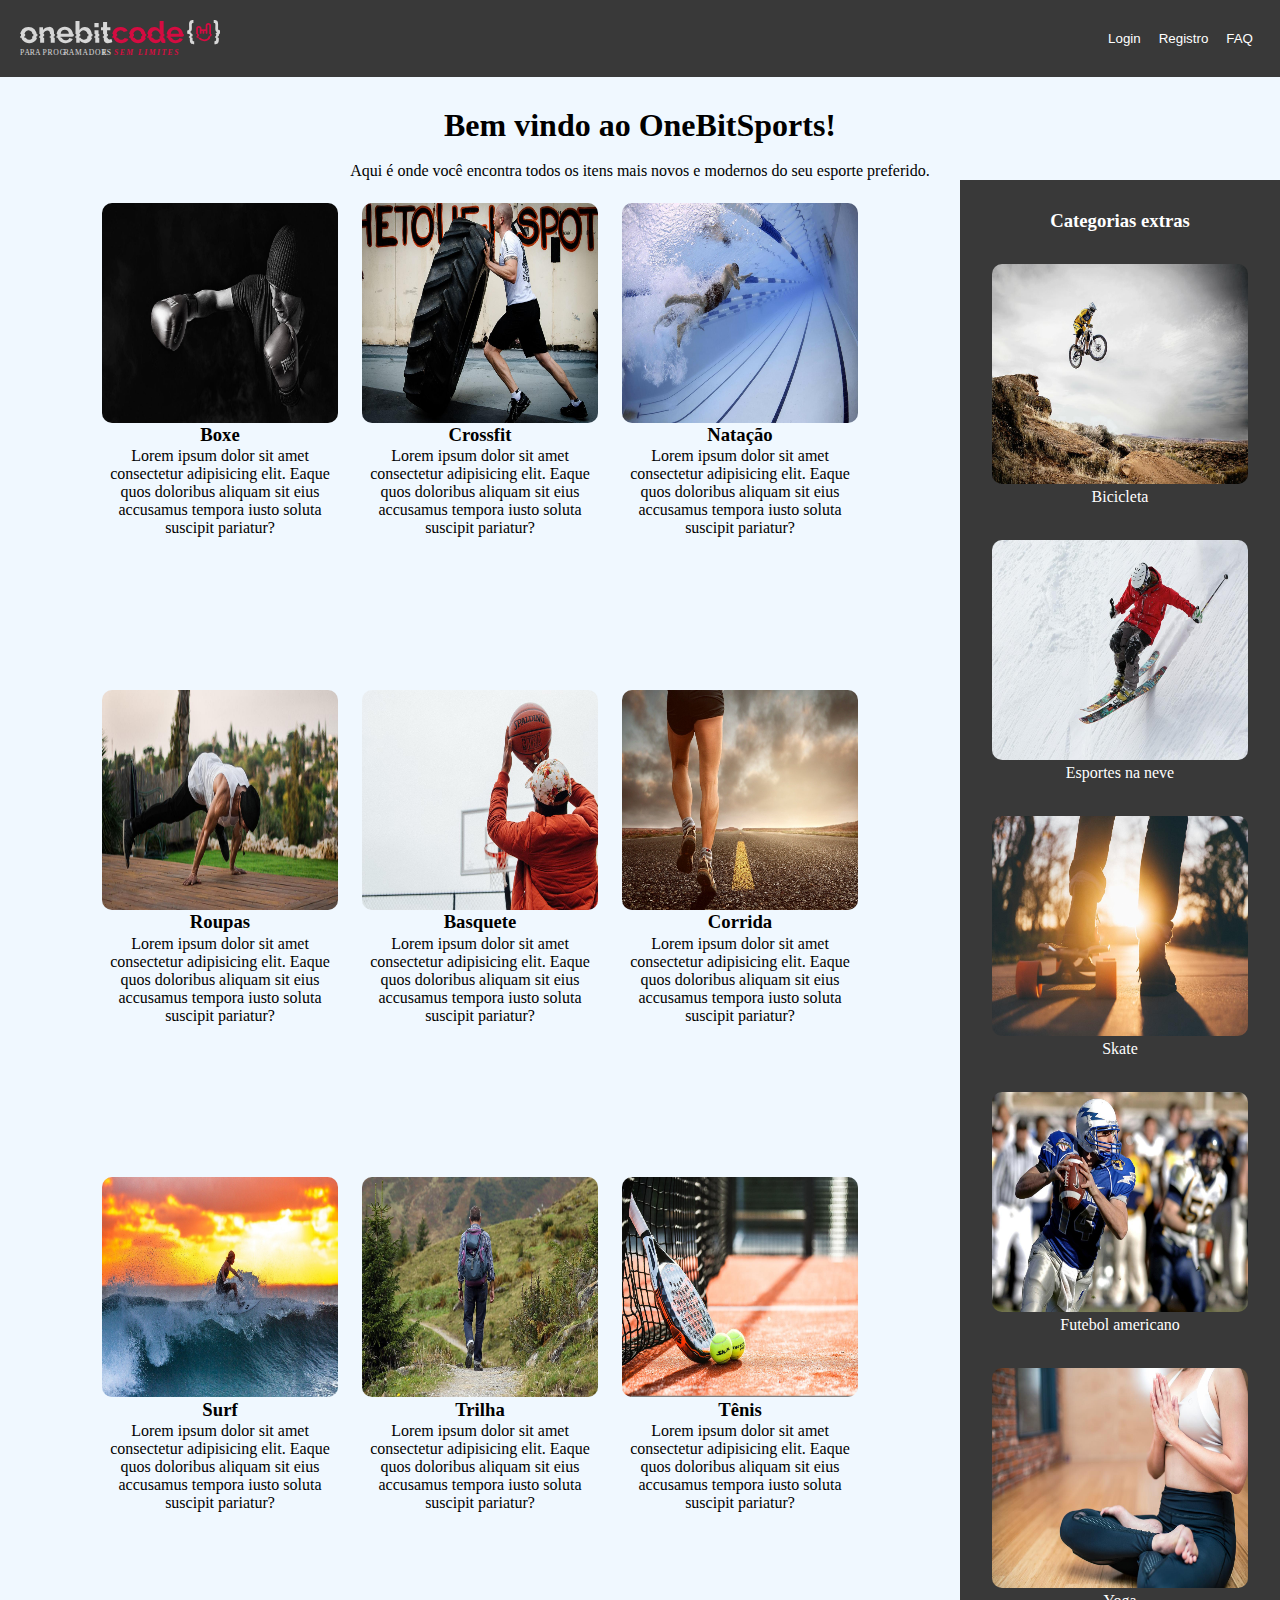
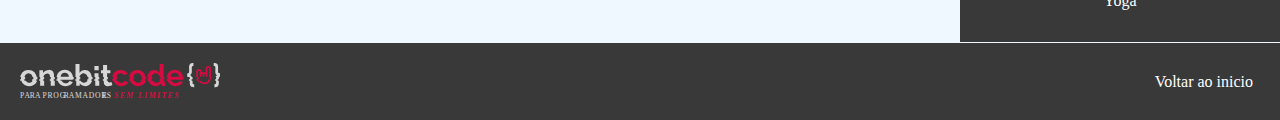
==== commit e99ee5ab: "update" ====
--- a/index.html
+++ b/index.html
@@ -92,7 +92,7 @@
                 </p>
               </div>
               <div class="mainContentItens" class="mainContentItens7">
-                <img src="/images/surf.jpg" alt="Surf" / class="contentImg">
+                <img src="images/surf.jpg" alt="Surf" / class="contentImg">
                 <h3>Surf</h3>
                 <p>
                   Lorem ipsum dolor sit amet consectetur adipisicing elit. Eaque
--- a/estilos/style.css
+++ b/estilos/style.css
@@ -1,3 +1,5 @@
+@charset "UTF-8";
+
 * {
   margin: 0px;
   padding: 0px;
@@ -59,7 +61,7 @@
 }
 .contentImg {
   width: 100%;
-  height: 180px;
+  height: 220px;
   border-radius: 10px;
 }
 .mainContentItens {
